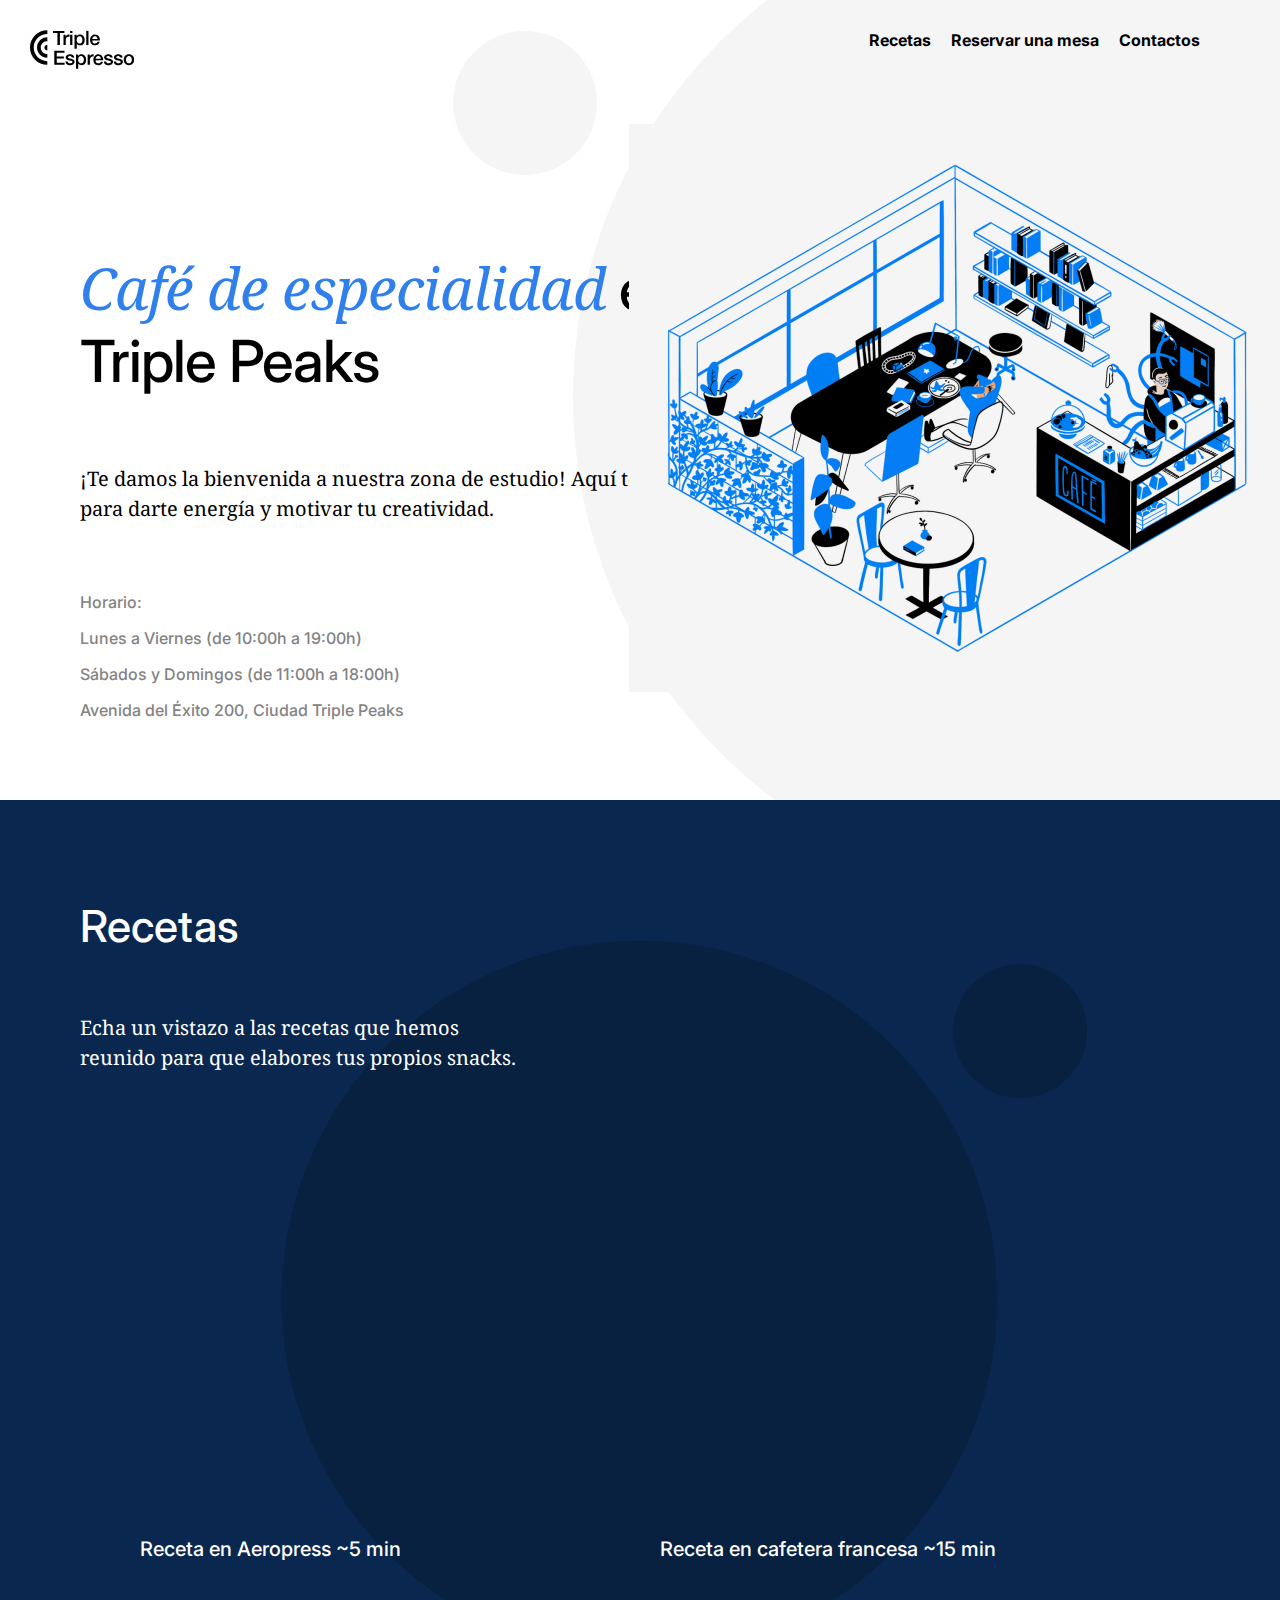
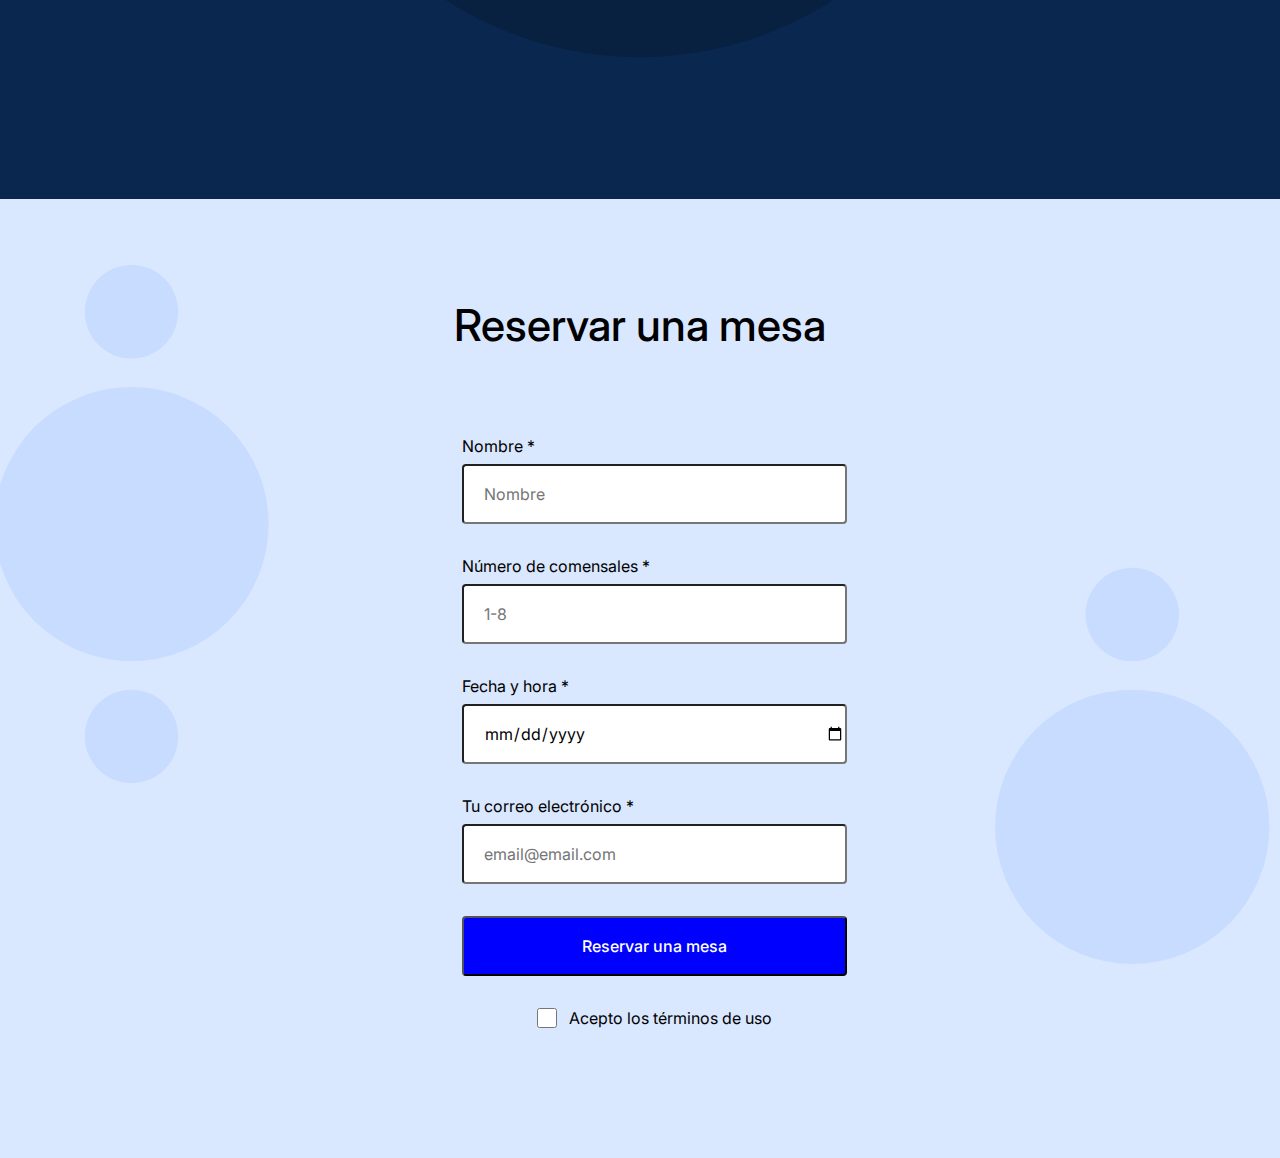
==== index.html @ 15c3df82 "Correcciones" ====
<!DOCTYPE html>
<html lang="es">
  <head>
    <meta charset="UTF-8" />
    <meta name="viewport" content="width=device-width, initial-scale=1.0" />
    <meta name="description" content="Página de prueba para el proyecto 4" />
    <meta name="author" content="Rodrigo Novelo" />
    <meta name="keywords" content="Coffee Shop, proyecto 4, tripleten" />
    <title>Document</title>
    <link rel="shortcut icon" href="favicon.ico" />
    <link rel="stylesheet" href="./vendor/normalize.css" />
    <link rel="stylesheet" href="./pages/index.css" />
    <link rel="preconnect" href="https://fonts.googleapis.com" />
    <link rel="preconnect" href="https://fonts.gstatic.com" crossorigin />
    <link
      href="https://fonts.googleapis.com/css2?family=Inter:wght@100..900&family=Noto+Serif:ital,wght@0,100..900;1,100..900&display=swap"
      rel="stylesheet"
    />
  </head>
  <body>
    <div class="page">
      <header class="header">
        <nav class="nav">
          <img
            src="./images/logo_coffeeshop_dark.svg"
            alt="logotipo Triple espresso"
            class="nav__logo"
          />
          <ul class="nav__links">
            <li>
              <a class="nav__link" href="#recipes">Recetas</a>
            </li>
            <li>
              <a class="nav__link" href="#reservation">Reservar una mesa</a>
            </li>
            <li>
              <a class="nav__link" href="#contacts">Contactos</a>
            </li>
          </ul>
        </nav>
        <h1 class="header__title">
          <span class="header__span-accent">Café de especialidad</span>
          en Triple Peaks
        </h1>
        <p class="header__description">
          ¡Te damos la bienvenida a nuestra zona de estudio! Aquí tenemos café
          para darte energía y motivar tu creatividad.
        </p>
        <img
          src="./images/inside_coffee_shop.png"
          alt="cafeteria"
          class="header__image"
        />
        <div class="header__footer">
          <div class="header__timetable">
            <p class="header__paragraph">Horario:</p>
            <p class="header__paragraph">
              Lunes a Viernes (de 10:00h a 19:00h)
            </p>
            <p class="header__paragraph">
              Sábados y Domingos (de 11:00h a 18:00h)
            </p>
            <div class="header__address">
              <p class="header__paragraph">
                Avenida del Éxito 200, Ciudad Triple Peaks
              </p>
            </div>
          </div>
        </div>
      </header>
      <main class="content">
        <section class="recipes" id="recipes">
          <h2 class="recipes__title">Recetas</h2>
          <p class="recipes__subtitle">
            Echa un vistazo a las recetas que hemos reunido para que elabores
            tus propios snacks.
          </p>
          <div class="recipes__videos">
            <div class="recipes__video-item">
              <iframe
                src="https://www.youtube.com/embed/j6VlT_jUVPc?si=oc8yXCMclIvYSmBQ"
                title="YouTube video player"
                allow="accelerometer; autoplay; clipboard-write; encrypted-media; gyroscope; picture-in-picture; web-share"
                referrerpolicy="strict-origin-when-cross-origin"
                allowfullscreen
                class="recipes__iframe"
              ></iframe>
              <p class="recipes__video-caption">Receta en Aeropress ~5 min</p>
            </div>
            <div class="recipes__video-item">
              <iframe
                src="https://www.youtube.com/embed/st571DYYTR8?si=Pr4nUKs8K1JJrcAO"
                title="YouTube video player"
                allow="accelerometer; autoplay; clipboard-write; encrypted-media; gyroscope; picture-in-picture; web-share"
                referrerpolicy="strict-origin-when-cross-origin"
                allowfullscreen
                class="recipes__iframe"
              ></iframe>
              <p class="recipes__video-caption">
                Receta en cafetera francesa ~15 min
              </p>
            </div>
          </div>
        </section>
        <section class="reservation" id="reservation">
          <h2 class="reservation__title">Reservar una mesa</h2>
          <form class="form reservation__form">
            <fieldset class="form form__fieldset">
              <label class="form form__label" for="name">Nombre *</label>
              <input
                class="form form__input"
                type="text"
                id="name"
                placeholder="Nombre"
              />
              <label class="form form__label" for="number"
                >Número de comensales *</label
              >
              <input
                class="form form__input"
                type="number"
                id="number"
                placeholder="1-8"
              />
              <label class="form form__label" for="date">Fecha y hora *</label>
              <input class="form form__input" type="date" id="date" />
              <label class="form form__label" for="email"
                >Tu correo electrónico *</label
              >
              <input
                class="form form__input"
                type="email"
                id="email"
                placeholder="email@email.com"
              />
              <button class="form form__button" type="submit">
                Reservar una mesa
              </button>
              <label class="form form__checkbox" for="checkbox">
                <input
                  class="form form__checkbox form__checkbox form__checkbox-box"
                  type="checkbox"
                  id="checkbox"
                />Acepto los términos de uso</label
              >
            </fieldset>
          </form>
        </section>
      </main>
    </div>
  </body>
</html>
---- pages/index.css ----
.page {
  min-width: 1100px;
  max-width: 1600px;
  margin: auto;
  font-family: "inter", "arial", sans-serif;
  font-size: 16px;
  line-height: 20px;
}

.header {
  background-color: #ffffff;
  background-image: url(../images/background_header.svg);
  background-position: center;
  background-size: cover;
  background-repeat: no-repeat;
  display: flex;
  flex-direction: column;
  position: relative;
  box-sizing: border-box;
  min-height: 720px;
  max-height: 800px;
  height: 100vh;
}

.nav {
  display: flex;
  justify-content: space-between;
}

.nav__logo {
  width: 105px;
  height: 39px;
  display: flex;
  position: relative;
  margin-left: 30px;
  margin-top: 30px;
}

.nav__links {
  margin-right: 80px;
  margin-top: 30px;
  column-gap: 20px;
  display: flex;
  list-style-type: none;
}

.nav__link {
  color: #000000;
  text-decoration: none;
  font-weight: bold;
  font-family: "Inter", Arial, sans-serif;
  font-style: normal;
  font-size: 16px;
  line-height: 20px;
}

.header__title {
  font-family: "Inter", Arial, sans-serif;
  font-style: normal;
  font-weight: 500;
  font-size: 58px;
  line-height: 72px;
  letter-spacing: -1px;
  max-width: 709px;
  margin-top: 183px;
  margin-left: 80px;
}

.header__span-accent {
  font-family: "Noto Serif", "Times New Roman", serif;
  font-style: italic;
  font-weight: normal;
  font-size: 58px;
  line-height: 72px;
  color: #2f80ed;
}

.header__description {
  font-family: "Noto Serif", "Times New Roman", serif;
  font-size: 20px;
  line-height: 30px;
  max-width: 683px;
  margin-top: 28px;
  margin-left: 80px;
}

.header__image {
  position: absolute;
  top: 124px;
  right: 5px;
  width: 646px;
  height: 568px;
}

.header__footer {
  color: #838383;
  font-family: "Inter";
  font-style: normal;
  font-weight: 500;
  font-size: 16px;
  line-height: 20px;
  margin-top: auto;
  width: 100%;
  display: flex;
  justify-content: space-between;
  box-sizing: border-box;
}

.header__timetable {
  margin-left: 80px;
  margin-bottom: 40px;
}

.header__address {
  margin-top: auto;
  margin-right: 80px;
  margin-bottom: 40px;
}

.recipes {
  background-color: #0a2750;
  background-image: url(../images/background_recipes.svg);
  background-size: cover;
  background-position: center;
  background-repeat: no-repeat;
  color: white;
  display: flex;
  flex-direction: column;
}

.recipes__title {
  max-width: 580px;
  margin-top: 100px;
  margin-left: 80px;
  font-family: "Inter";
  font-style: normal;
  font-weight: 500;
  font-size: 44px;
  line-height: 52px;
}

.recipes__subtitle {
  max-width: 438px;
  margin-left: 80px;
  margin-top: 24px;
  margin-bottom: 80px;
  font-family: "Noto Serif";
  font-style: normal;
  font-weight: normal;
  font-size: 20px;
  line-height: 30px;
}

.recipes__videos {
  display: flex;
  justify-content: center;
  margin-top: 80px;
  margin-bottom: 215px;
  column-gap: 40px;
}

.recipes__iframe {
  border: none;
  width: 480px;
  height: 273px;
}

.recipes__video-caption {
  margin-top: 24px;
  font-family: "Inter";
  font-style: normal;
  font-weight: 500;
  font-size: 20px;
  line-height: 30px;
}
.reservation {
  background-color: #d9e7ff;
  background-image: url(../images/background_reservation.svg);
  background-size: cover;
  background-position: center;
  padding-top: 100px;
  padding-bottom: 120px;
  display: flex;
  flex-direction: column;
  align-items: center;
}
.reservation__title {
  text-align: center;
  margin-bottom: 80px;
  margin-top: 0;
  font-family: Inter;
  font-style: normal;
  font-weight: 500;
  font-size: 44px;
  line-height: 52px;
}
.form {
  max-width: 385px;
}
.reservation__form {
}
.form__fieldset {
  display: flex;
  flex-direction: column;
  width: 385px;
  border-width: 0;
}
.form__label {
  margin-bottom: 8px;
}
.form__input {
  border-radius: 4px;
  margin-bottom: 32px;
  height: 60px;
  width: 100%;
  box-sizing: border-box;
  padding-left: 20px;
}
.form__button {
  border-radius: 4px;
  background: blue;
  color: white;
  font-family: Inter;
  font-style: normal;
  font-weight: 500;
  font-size: 16px;
  line-height: 20px;
  height: 60px;
  margin-bottom: 32px;
}
.form__button:hover {
  opacity: 70%;
}
.form__checkbox {
  display: flex;
  justify-content: center;
  gap: 12px;
}
.form__checkbox-box {
  width: 20px;
  height: 20px;
}
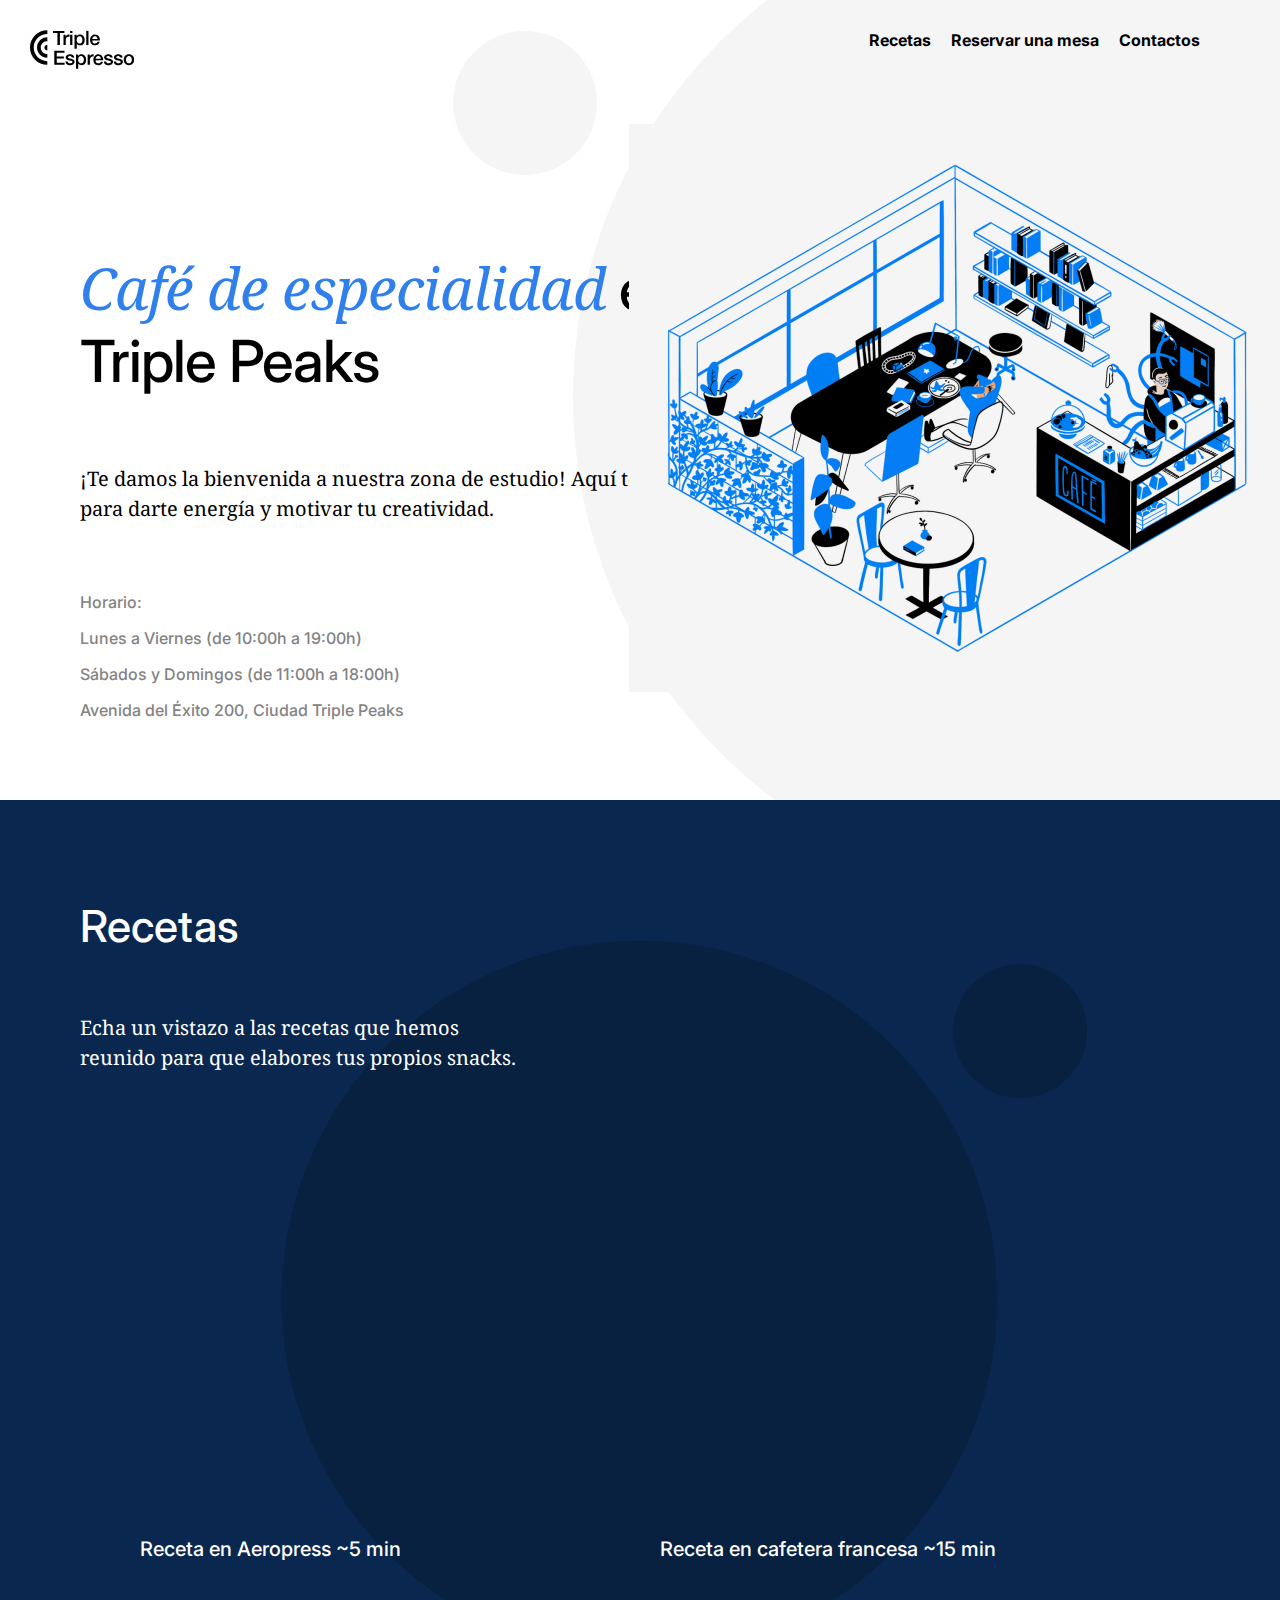
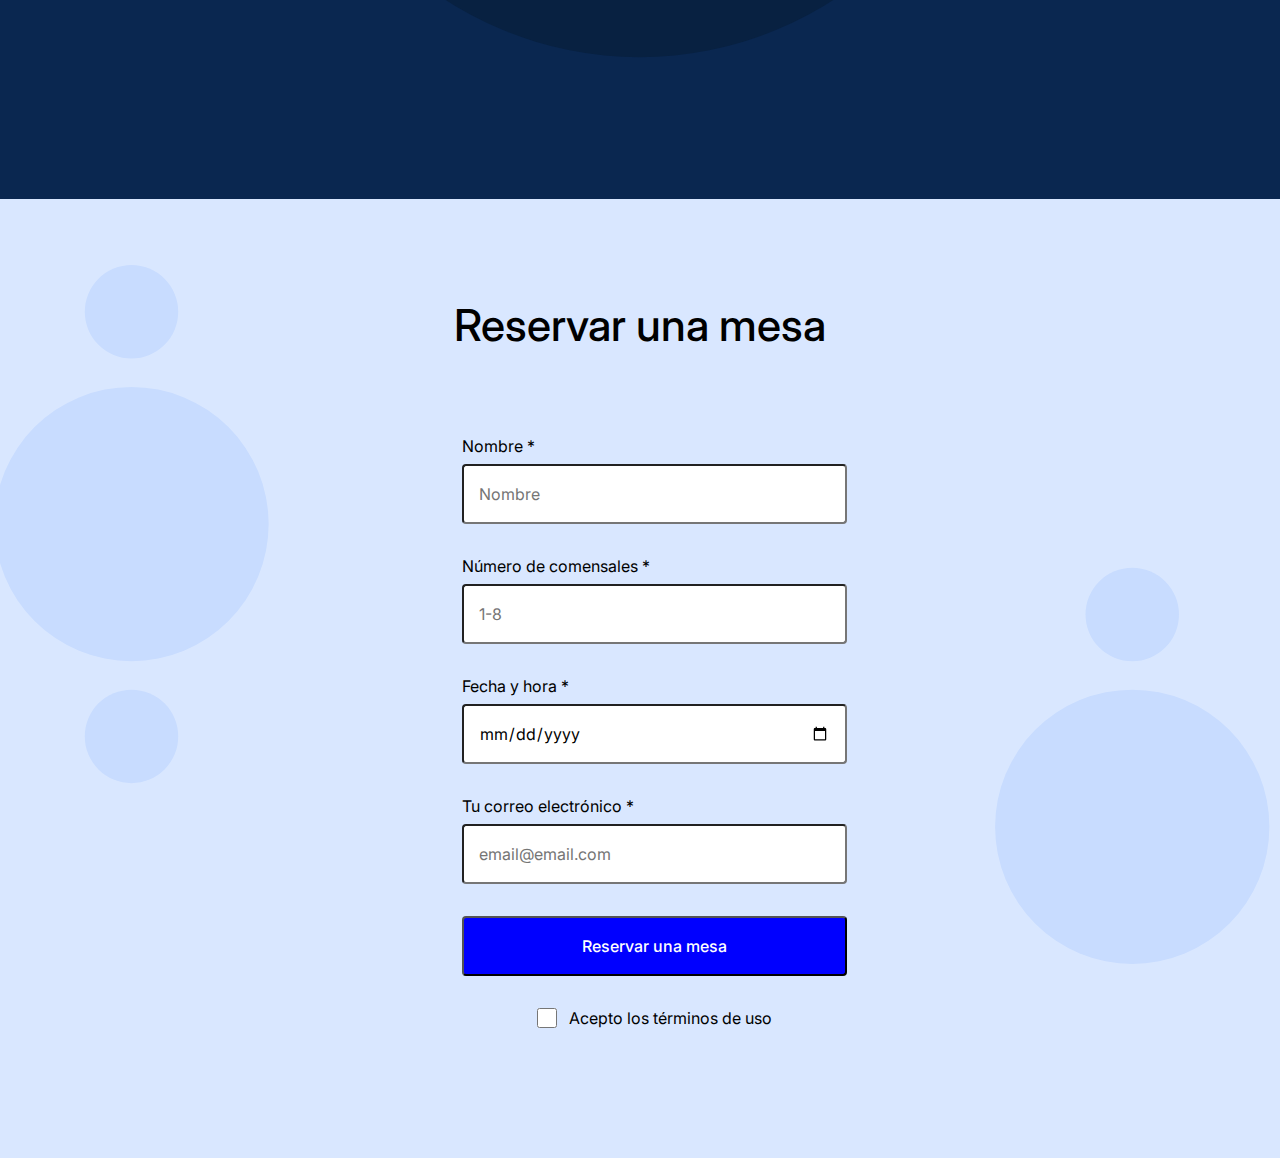
==== commit 510546a5: "Agregado de footer" ====
--- a/index.html
+++ b/index.html
@@ -147,6 +147,7 @@
           </form>
         </section>
       </main>
+      <footer></footer>
     </div>
   </body>
 </html>
--- a/pages/index.css
+++ b/pages/index.css
@@ -214,7 +214,8 @@
   height: 60px;
   width: 100%;
   box-sizing: border-box;
-  padding-left: 20px;
+  padding: 15px;
+  line-height: 20px;
 }
 .form__button {
   border-radius: 4px;
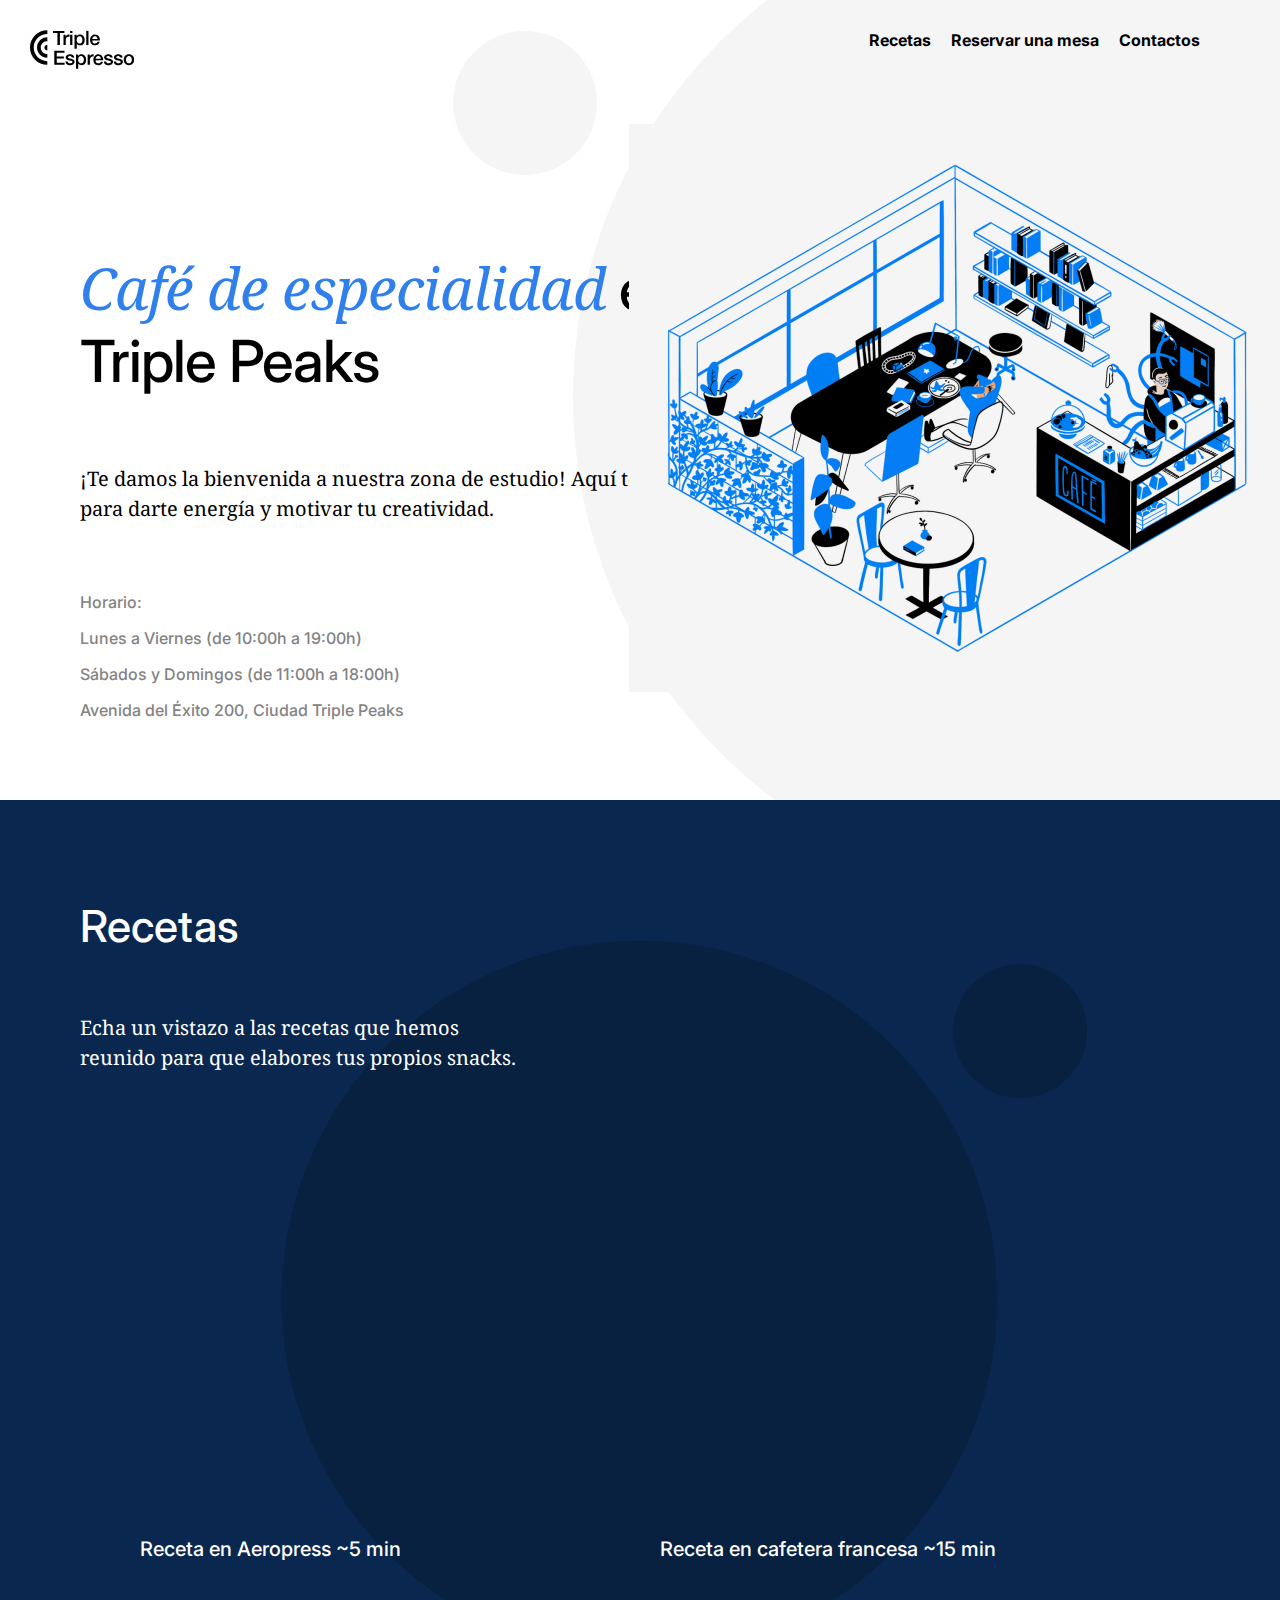
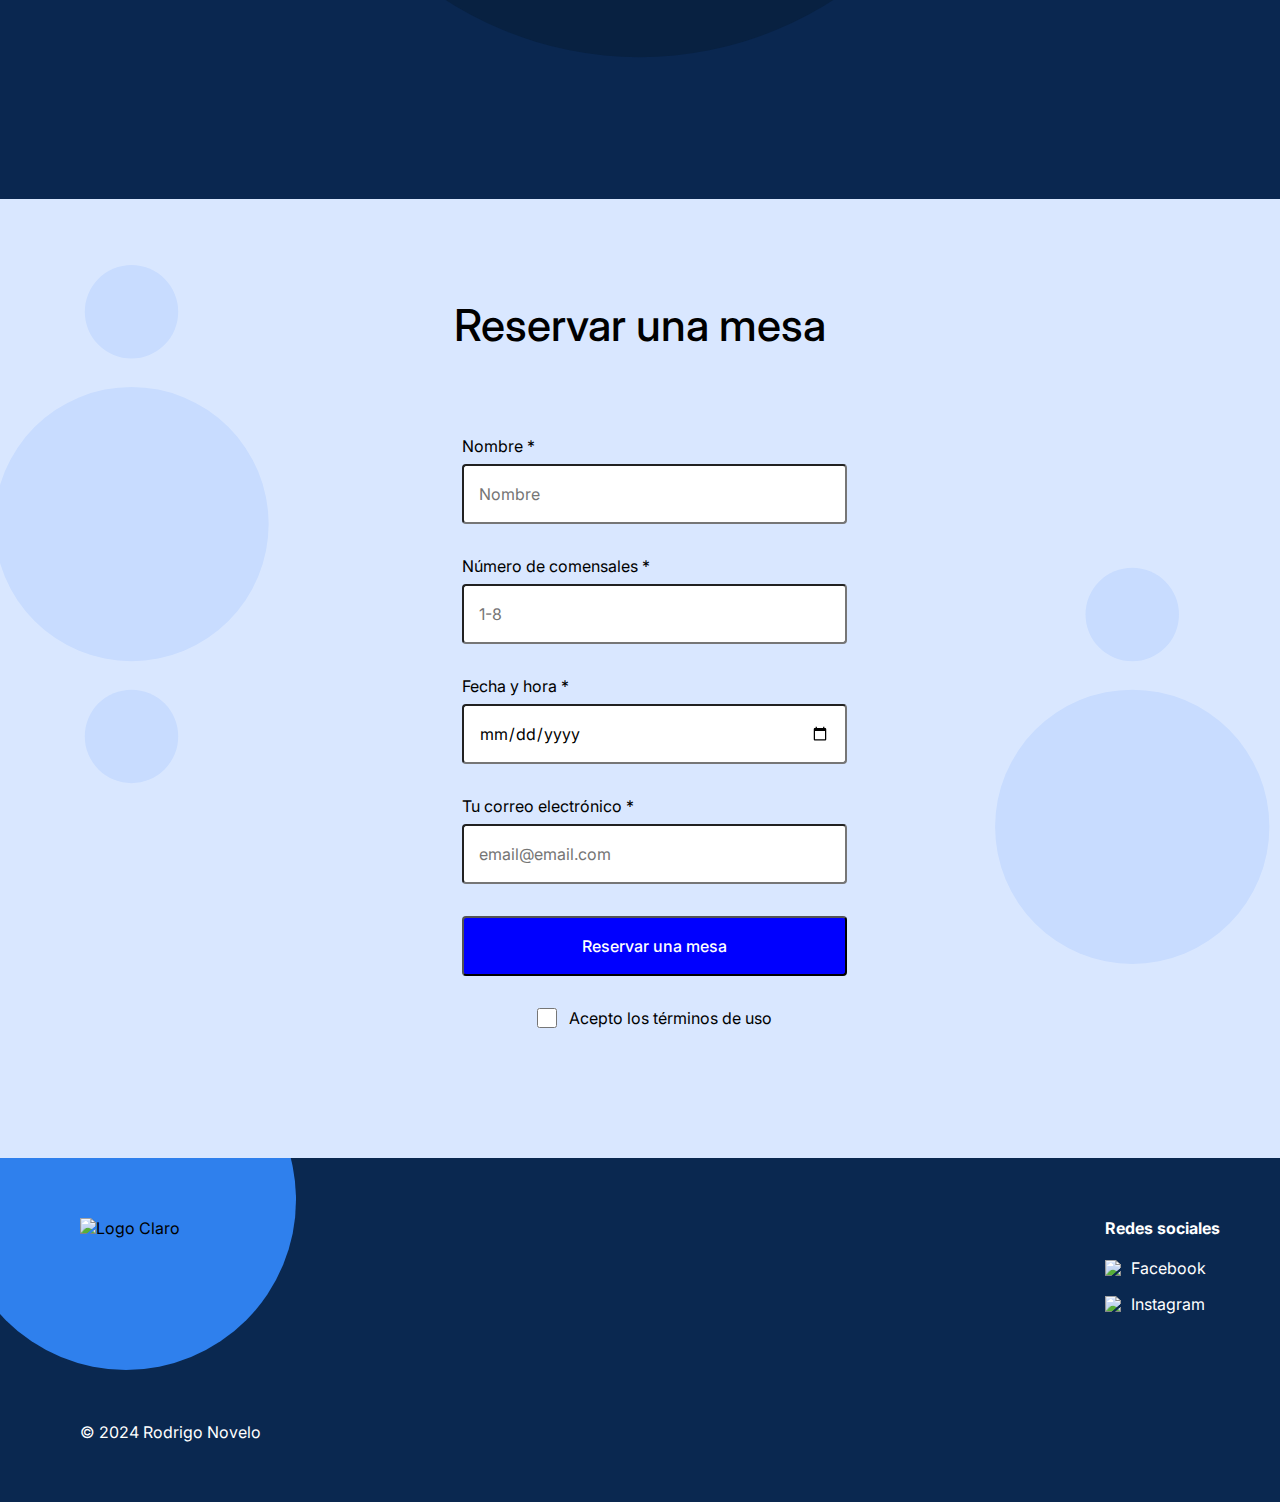
==== commit 2992e141: "Primera entrega de la leccion 4 parte 4" ====
--- a/index.html
+++ b/index.html
@@ -8,7 +8,6 @@
     <meta name="keywords" content="Coffee Shop, proyecto 4, tripleten" />
     <title>Document</title>
     <link rel="shortcut icon" href="favicon.ico" />
-    <link rel="stylesheet" href="./vendor/normalize.css" />
     <link rel="stylesheet" href="./pages/index.css" />
     <link rel="preconnect" href="https://fonts.googleapis.com" />
     <link rel="preconnect" href="https://fonts.gstatic.com" crossorigin />
@@ -104,7 +103,7 @@
         </section>
         <section class="reservation" id="reservation">
           <h2 class="reservation__title">Reservar una mesa</h2>
-          <form class="form reservation__form">
+          <form class="form">
             <fieldset class="form form__fieldset">
               <label class="form form__label" for="name">Nombre *</label>
               <input
@@ -147,7 +146,42 @@
           </form>
         </section>
       </main>
-      <footer></footer>
+      <footer class="footer">
+        <div class="footer__circle"></div>
+        <div class="footer__content">
+          <img
+            class="footer__logo"
+            src="../web_project_coffeeshop/images/logo_coffeeshop_light.svg"
+            alt="Logo Claro"
+          />
+          <div class="footer__social">
+            <h3 class="footer__social-heading">Redes sociales</h3>
+            <ul class="footer__list">
+              <li class="footer__list-item">
+                <a class="footer__social-link" href="#">
+                  <img
+                    class="footer__social-icon"
+                    src="../web_project_coffeeshop/images/facebook_white.svg"
+                    alt="Logo Facebook"
+                  />
+                </a>
+                Facebook
+              </li>
+              <li class="footer__list-item">
+                <a class="footer__social-link" href="#">
+                  <img
+                    class="footer__social-icon"
+                    src="../web_project_coffeeshop/images/instagram_white.svg"
+                    alt="Logo Instagram"
+                  />
+                </a>
+                Instagram
+              </li>
+            </ul>
+          </div>
+        </div>
+        <p class="footer__copyright">© 2024 Rodrigo Novelo</p>
+      </footer>
     </div>
   </body>
 </html>
--- a/pages/index.css
+++ b/pages/index.css
@@ -1,243 +1,8 @@
-.page {
-  min-width: 1100px;
-  max-width: 1600px;
-  margin: auto;
-  font-family: "inter", "arial", sans-serif;
-  font-size: 16px;
-  line-height: 20px;
-}
-
-.header {
-  background-color: #ffffff;
-  background-image: url(../images/background_header.svg);
-  background-position: center;
-  background-size: cover;
-  background-repeat: no-repeat;
-  display: flex;
-  flex-direction: column;
-  position: relative;
-  box-sizing: border-box;
-  min-height: 720px;
-  max-height: 800px;
-  height: 100vh;
-}
-
-.nav {
-  display: flex;
-  justify-content: space-between;
-}
-
-.nav__logo {
-  width: 105px;
-  height: 39px;
-  display: flex;
-  position: relative;
-  margin-left: 30px;
-  margin-top: 30px;
-}
-
-.nav__links {
-  margin-right: 80px;
-  margin-top: 30px;
-  column-gap: 20px;
-  display: flex;
-  list-style-type: none;
-}
-
-.nav__link {
-  color: #000000;
-  text-decoration: none;
-  font-weight: bold;
-  font-family: "Inter", Arial, sans-serif;
-  font-style: normal;
-  font-size: 16px;
-  line-height: 20px;
-}
-
-.header__title {
-  font-family: "Inter", Arial, sans-serif;
-  font-style: normal;
-  font-weight: 500;
-  font-size: 58px;
-  line-height: 72px;
-  letter-spacing: -1px;
-  max-width: 709px;
-  margin-top: 183px;
-  margin-left: 80px;
-}
-
-.header__span-accent {
-  font-family: "Noto Serif", "Times New Roman", serif;
-  font-style: italic;
-  font-weight: normal;
-  font-size: 58px;
-  line-height: 72px;
-  color: #2f80ed;
-}
-
-.header__description {
-  font-family: "Noto Serif", "Times New Roman", serif;
-  font-size: 20px;
-  line-height: 30px;
-  max-width: 683px;
-  margin-top: 28px;
-  margin-left: 80px;
-}
-
-.header__image {
-  position: absolute;
-  top: 124px;
-  right: 5px;
-  width: 646px;
-  height: 568px;
-}
-
-.header__footer {
-  color: #838383;
-  font-family: "Inter";
-  font-style: normal;
-  font-weight: 500;
-  font-size: 16px;
-  line-height: 20px;
-  margin-top: auto;
-  width: 100%;
-  display: flex;
-  justify-content: space-between;
-  box-sizing: border-box;
-}
-
-.header__timetable {
-  margin-left: 80px;
-  margin-bottom: 40px;
-}
-
-.header__address {
-  margin-top: auto;
-  margin-right: 80px;
-  margin-bottom: 40px;
-}
-
-.recipes {
-  background-color: #0a2750;
-  background-image: url(../images/background_recipes.svg);
-  background-size: cover;
-  background-position: center;
-  background-repeat: no-repeat;
-  color: white;
-  display: flex;
-  flex-direction: column;
-}
-
-.recipes__title {
-  max-width: 580px;
-  margin-top: 100px;
-  margin-left: 80px;
-  font-family: "Inter";
-  font-style: normal;
-  font-weight: 500;
-  font-size: 44px;
-  line-height: 52px;
-}
-
-.recipes__subtitle {
-  max-width: 438px;
-  margin-left: 80px;
-  margin-top: 24px;
-  margin-bottom: 80px;
-  font-family: "Noto Serif";
-  font-style: normal;
-  font-weight: normal;
-  font-size: 20px;
-  line-height: 30px;
-}
-
-.recipes__videos {
-  display: flex;
-  justify-content: center;
-  margin-top: 80px;
-  margin-bottom: 215px;
-  column-gap: 40px;
-}
-
-.recipes__iframe {
-  border: none;
-  width: 480px;
-  height: 273px;
-}
-
-.recipes__video-caption {
-  margin-top: 24px;
-  font-family: "Inter";
-  font-style: normal;
-  font-weight: 500;
-  font-size: 20px;
-  line-height: 30px;
-}
-.reservation {
-  background-color: #d9e7ff;
-  background-image: url(../images/background_reservation.svg);
-  background-size: cover;
-  background-position: center;
-  padding-top: 100px;
-  padding-bottom: 120px;
-  display: flex;
-  flex-direction: column;
-  align-items: center;
-}
-.reservation__title {
-  text-align: center;
-  margin-bottom: 80px;
-  margin-top: 0;
-  font-family: Inter;
-  font-style: normal;
-  font-weight: 500;
-  font-size: 44px;
-  line-height: 52px;
-}
-.form {
-  max-width: 385px;
-}
-.reservation__form {
-}
-.form__fieldset {
-  display: flex;
-  flex-direction: column;
-  width: 385px;
-  border-width: 0;
-}
-.form__label {
-  margin-bottom: 8px;
-}
-.form__input {
-  border-radius: 4px;
-  margin-bottom: 32px;
-  height: 60px;
-  width: 100%;
-  box-sizing: border-box;
-  padding: 15px;
-  line-height: 20px;
-}
-.form__button {
-  border-radius: 4px;
-  background: blue;
-  color: white;
-  font-family: Inter;
-  font-style: normal;
-  font-weight: 500;
-  font-size: 16px;
-  line-height: 20px;
-  height: 60px;
-  margin-bottom: 32px;
-}
-.form__button:hover {
-  opacity: 70%;
-}
-.form__checkbox {
-  display: flex;
-  justify-content: center;
-  gap: 12px;
-}
-.form__checkbox-box {
-  width: 20px;
-  height: 20px;
-}
+@import url("../blocks/page.css");
+@import url("../blocks/nav.css");
+@import url("../blocks/footer.css");
+@import url("../blocks/form.css");
+@import url("../blocks/header.css");
+@import url("../blocks/recipes.css");
+@import url("../blocks/reservation.css");
+@import url("../vendor/normalize.css");
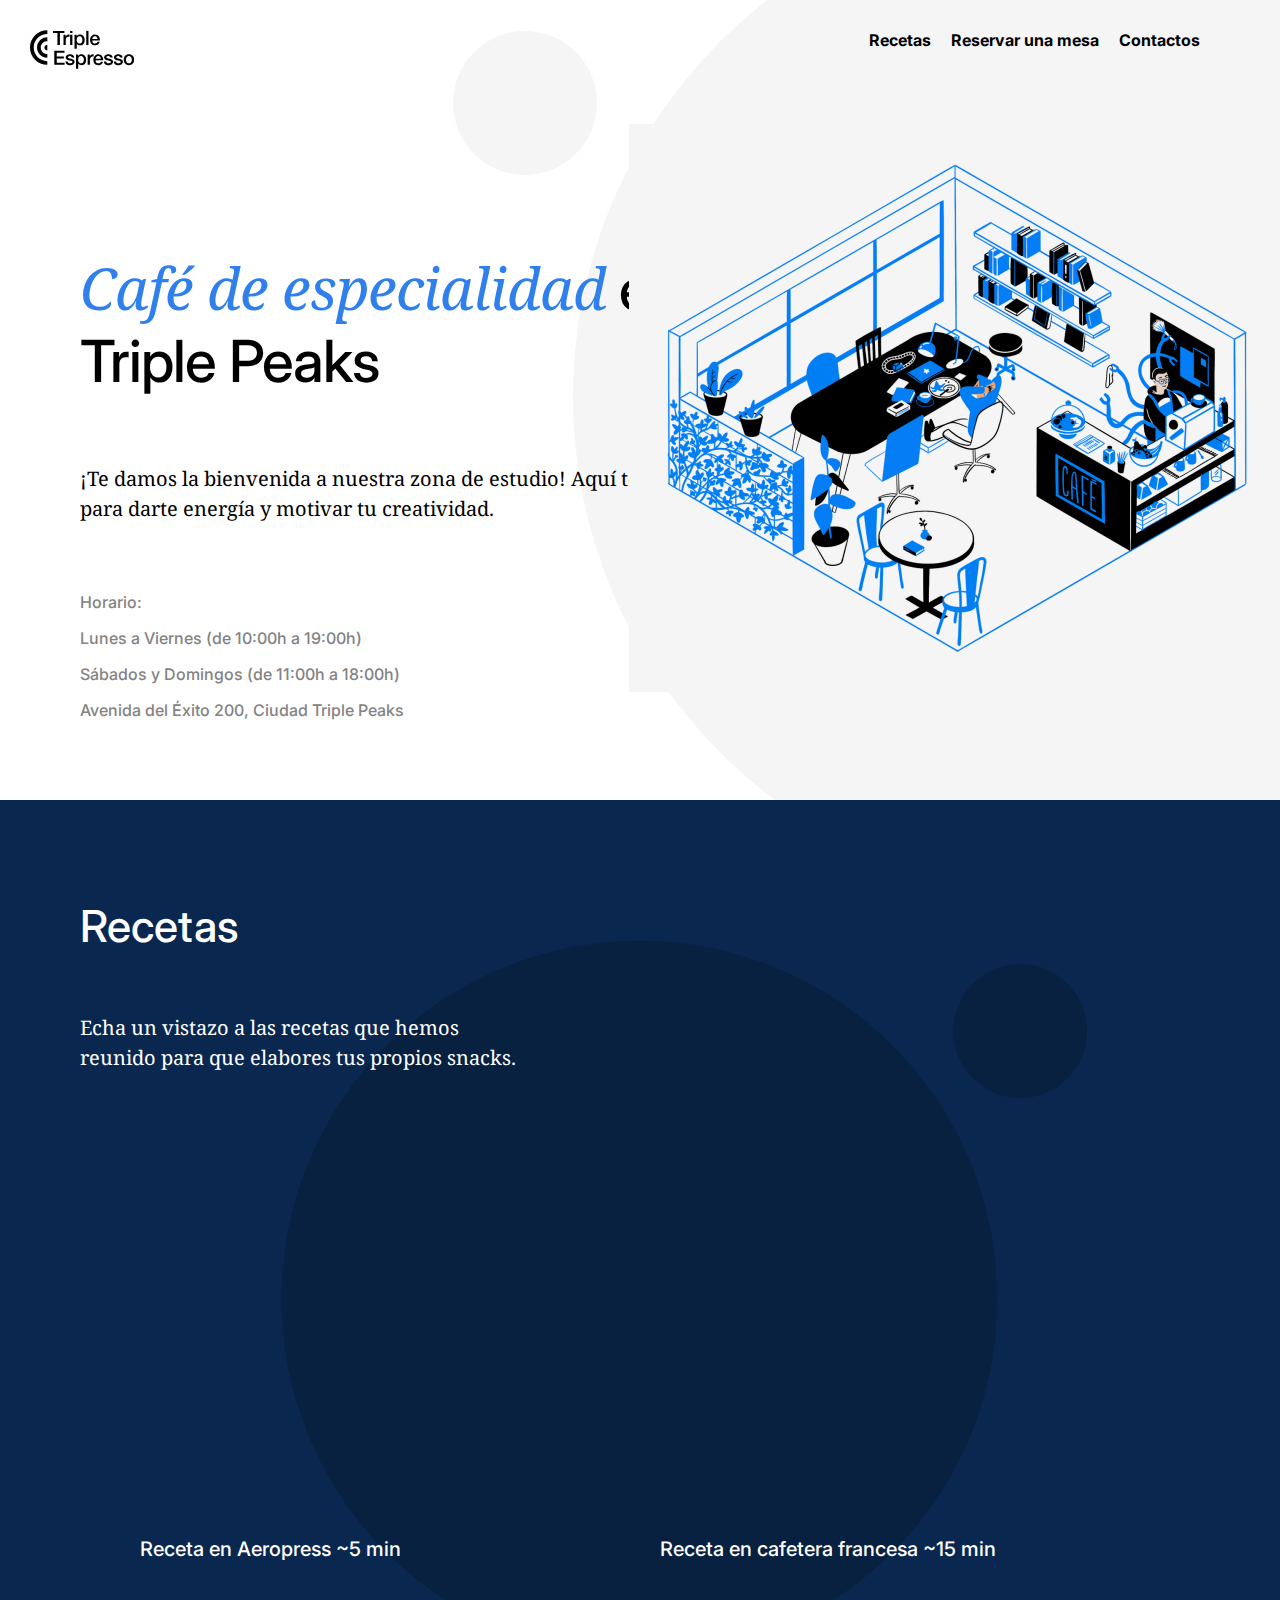
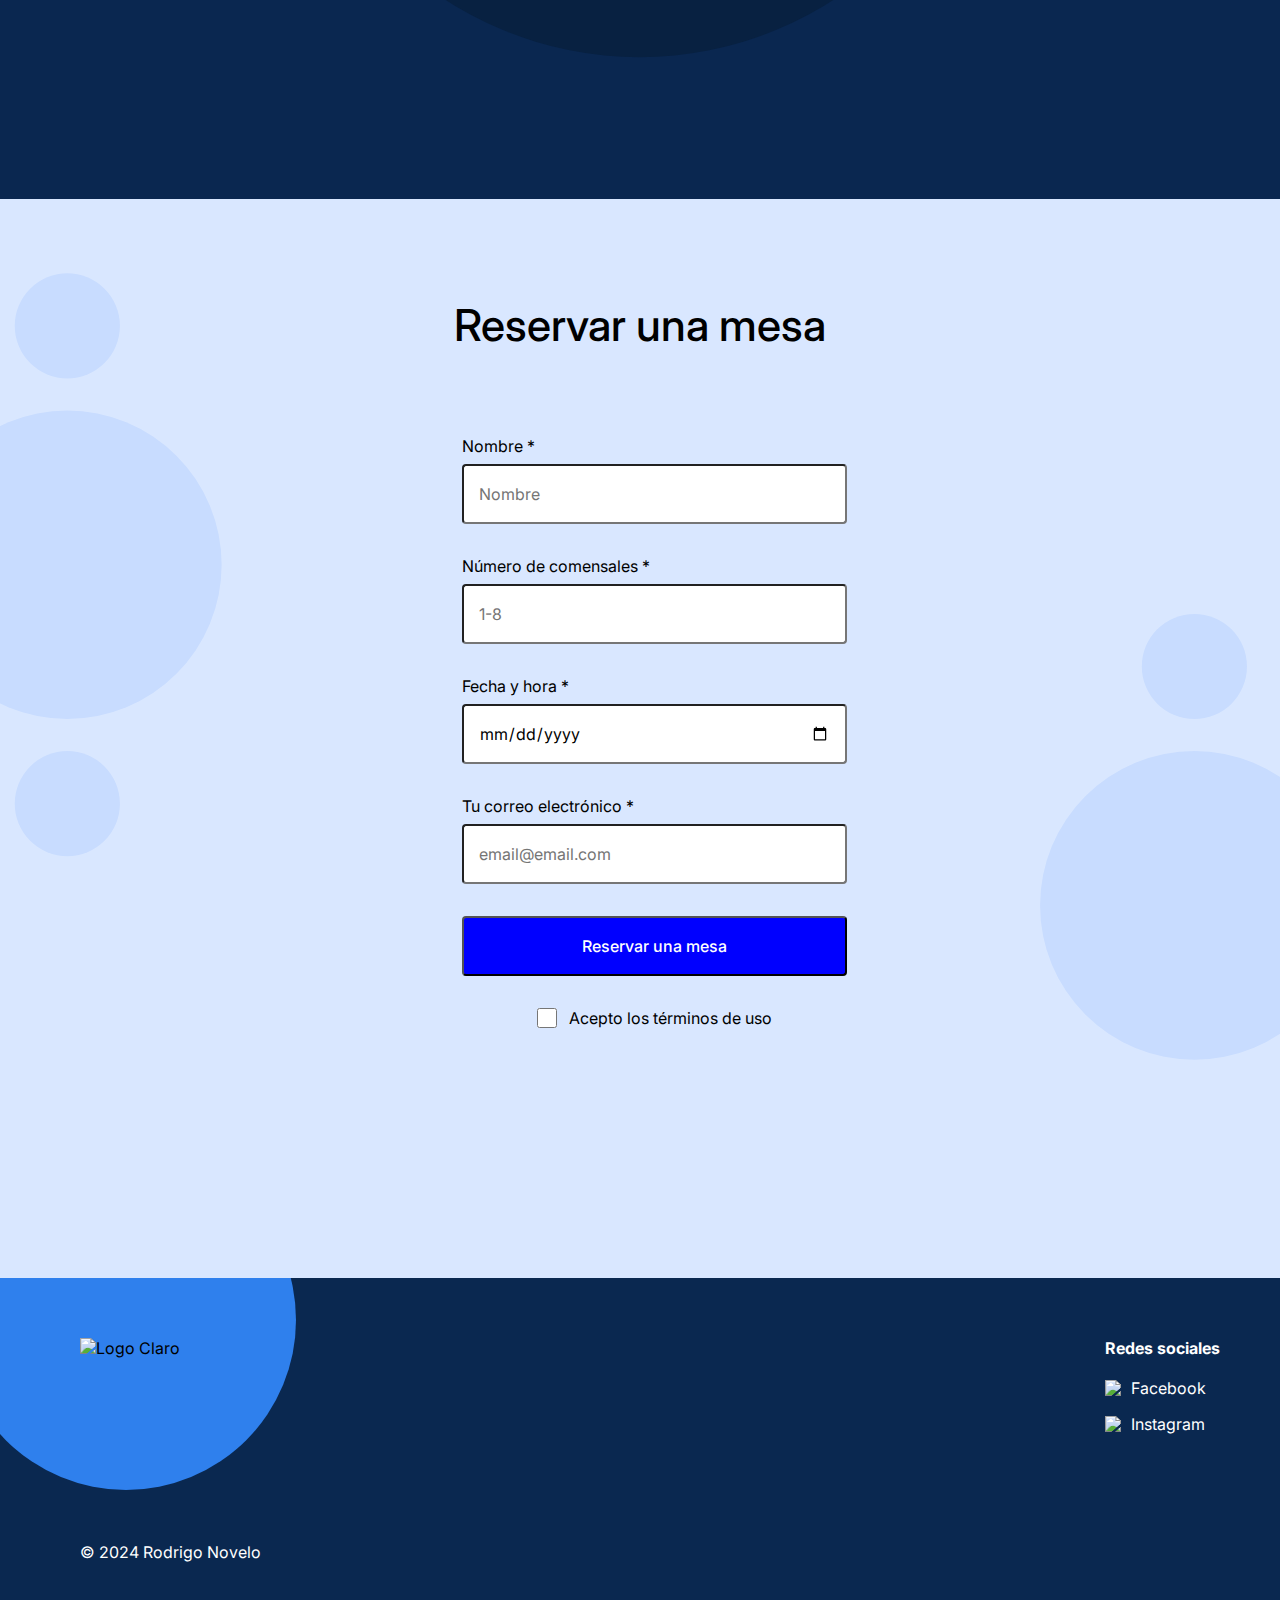
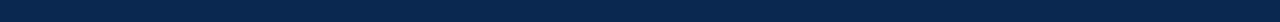
==== commit 195effbf: "Corrección en reservation.css" ====
--- a/index.html
+++ b/index.html
@@ -103,7 +103,7 @@
         </section>
         <section class="reservation" id="reservation">
           <h2 class="reservation__title">Reservar una mesa</h2>
-          <form class="form">
+          <form class="reservation__form form">
             <fieldset class="form form__fieldset">
               <label class="form form__label" for="name">Nombre *</label>
               <input
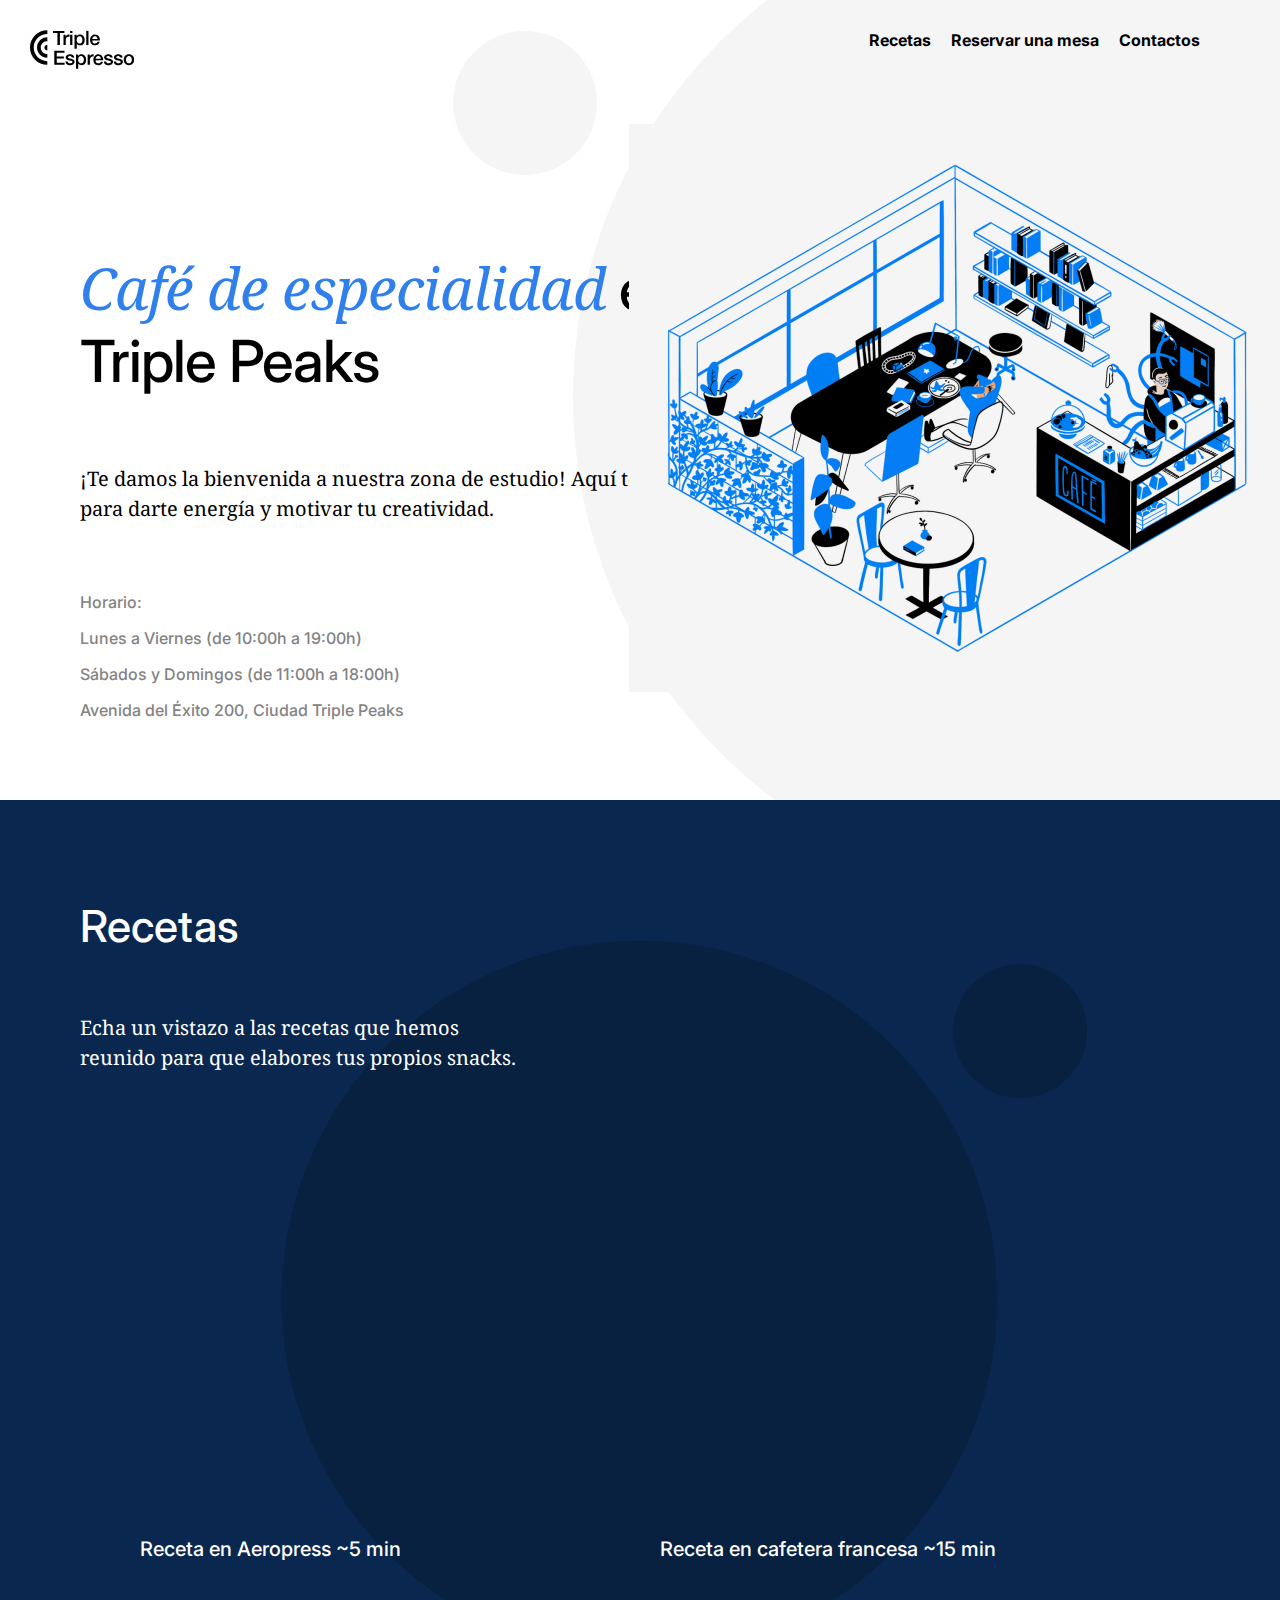
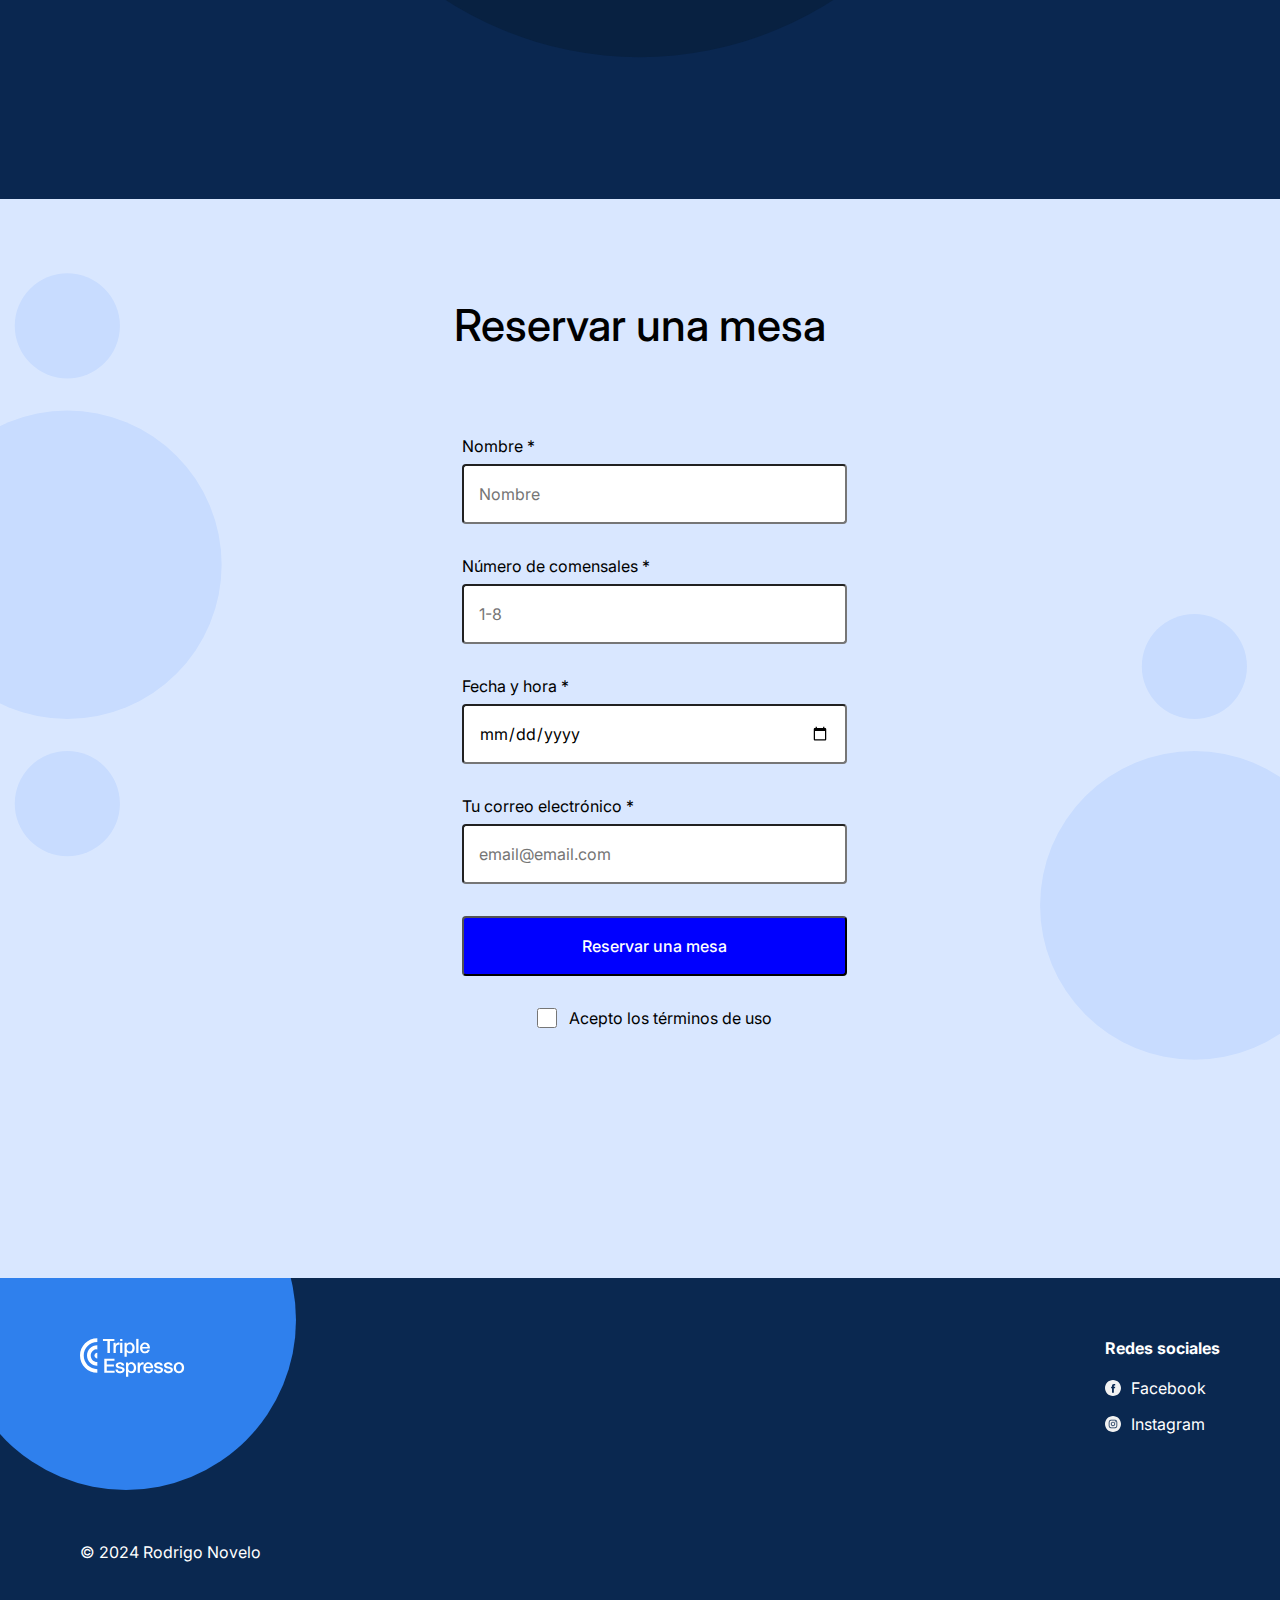
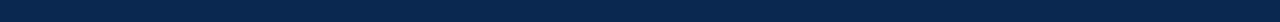
==== commit 109a6ee3: "Correción del archivo Readme" ====
--- a/index.html
+++ b/index.html
@@ -151,7 +151,7 @@
         <div class="footer__content">
           <img
             class="footer__logo"
-            src="../web_project_coffeeshop/images/logo_coffeeshop_light.svg"
+            src="./images/logo_coffeeshop_light.svg"
             alt="Logo Claro"
           />
           <div class="footer__social">
@@ -161,7 +161,7 @@
                 <a class="footer__social-link" href="#">
                   <img
                     class="footer__social-icon"
-                    src="../web_project_coffeeshop/images/facebook_white.svg"
+                    src="./images/facebook_white.svg"
                     alt="Logo Facebook"
                   />
                 </a>
@@ -171,7 +171,7 @@
                 <a class="footer__social-link" href="#">
                   <img
                     class="footer__social-icon"
-                    src="../web_project_coffeeshop/images/instagram_white.svg"
+                    src="./images/instagram_white.svg"
                     alt="Logo Instagram"
                   />
                 </a>
--- a/pages/index.css
+++ b/pages/index.css
@@ -1,3 +1,4 @@
+@import url("../vendor/normalize.css");
 @import url("../blocks/page.css");
 @import url("../blocks/nav.css");
 @import url("../blocks/footer.css");
@@ -5,4 +6,3 @@
 @import url("../blocks/header.css");
 @import url("../blocks/recipes.css");
 @import url("../blocks/reservation.css");
-@import url("../vendor/normalize.css");
